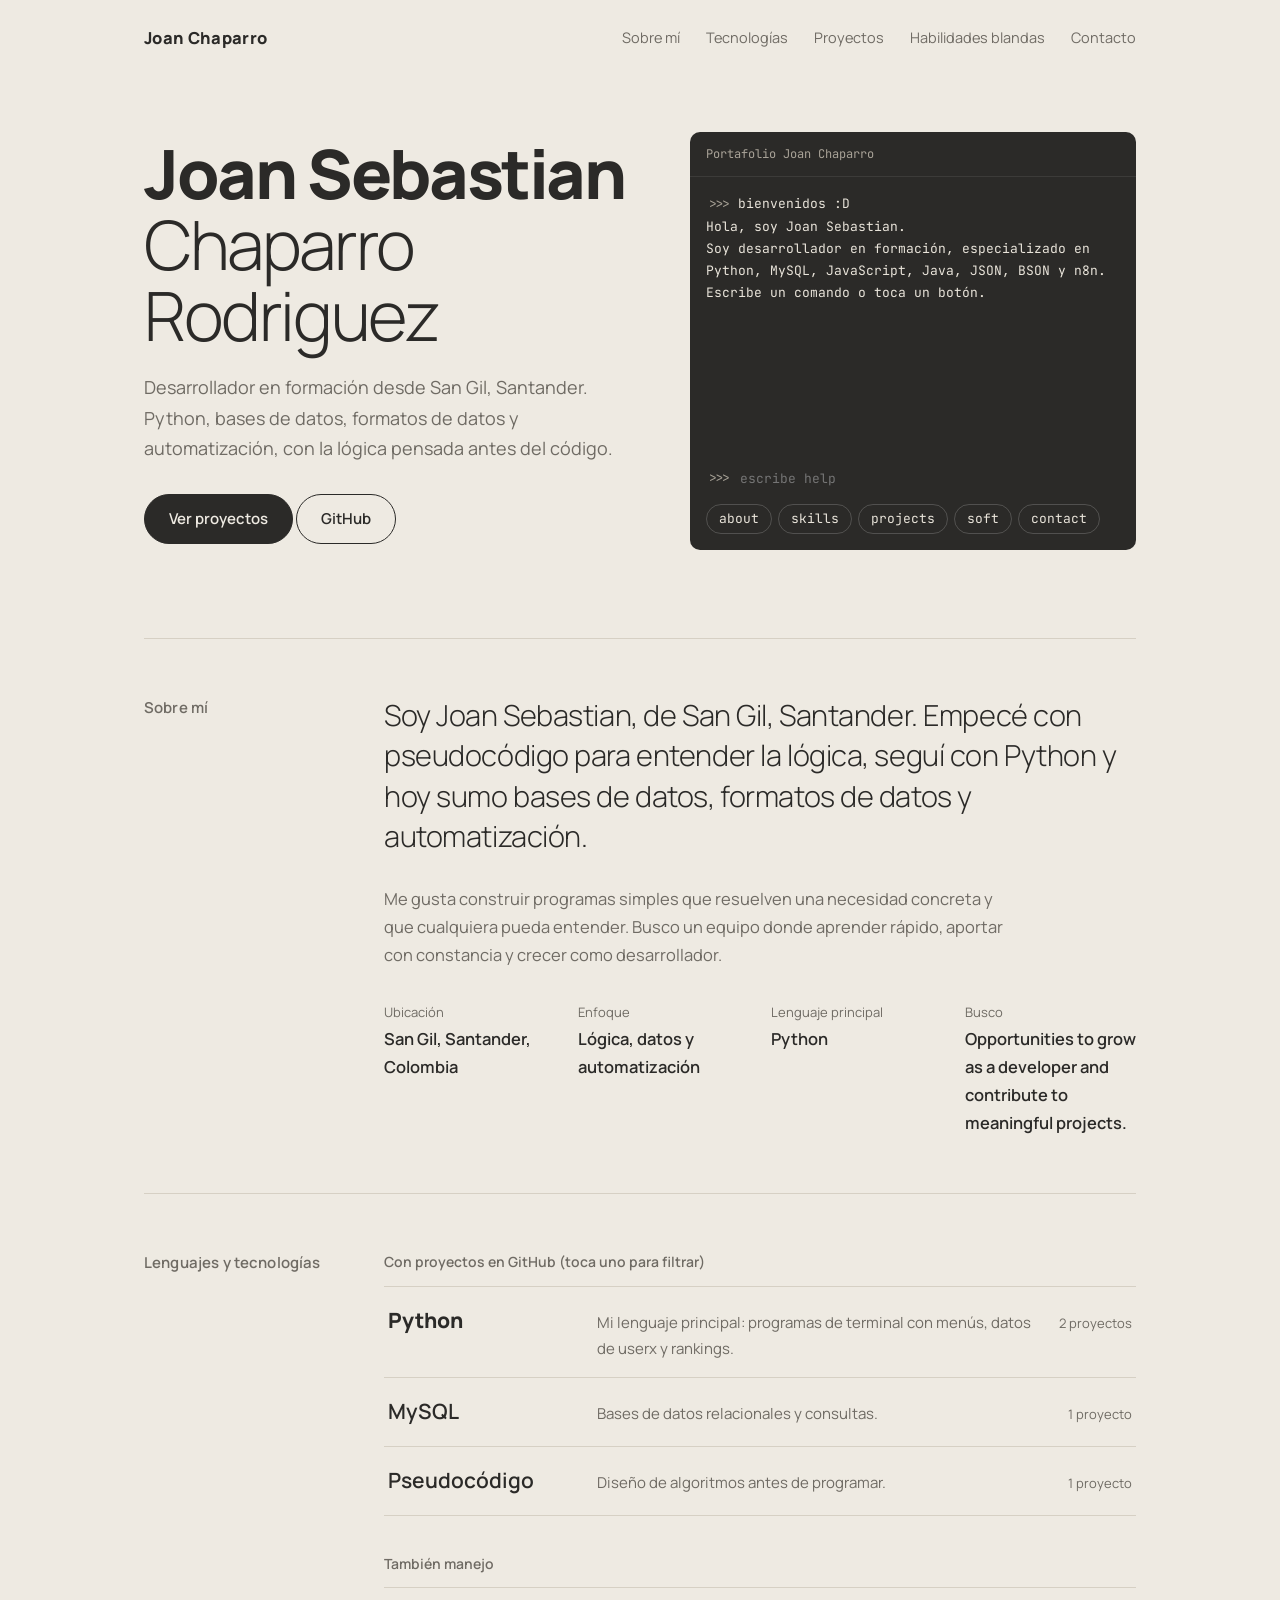
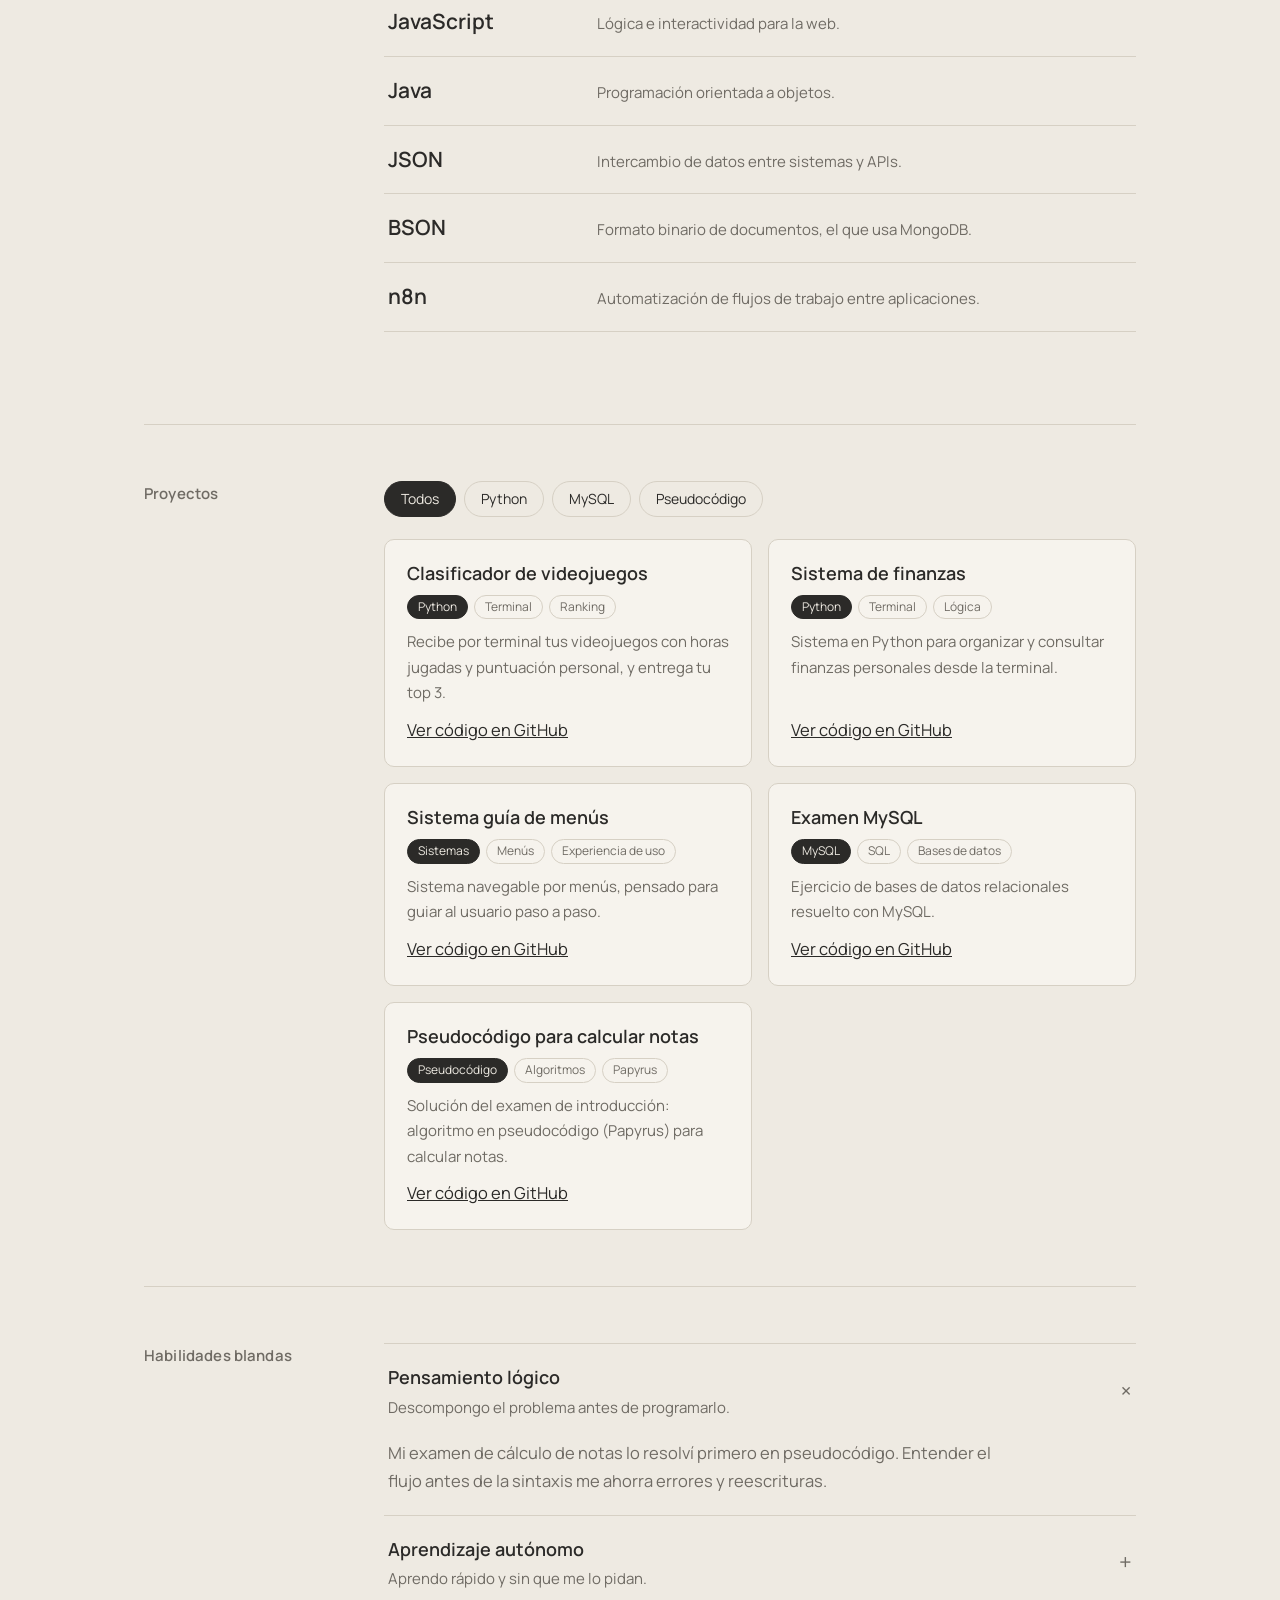
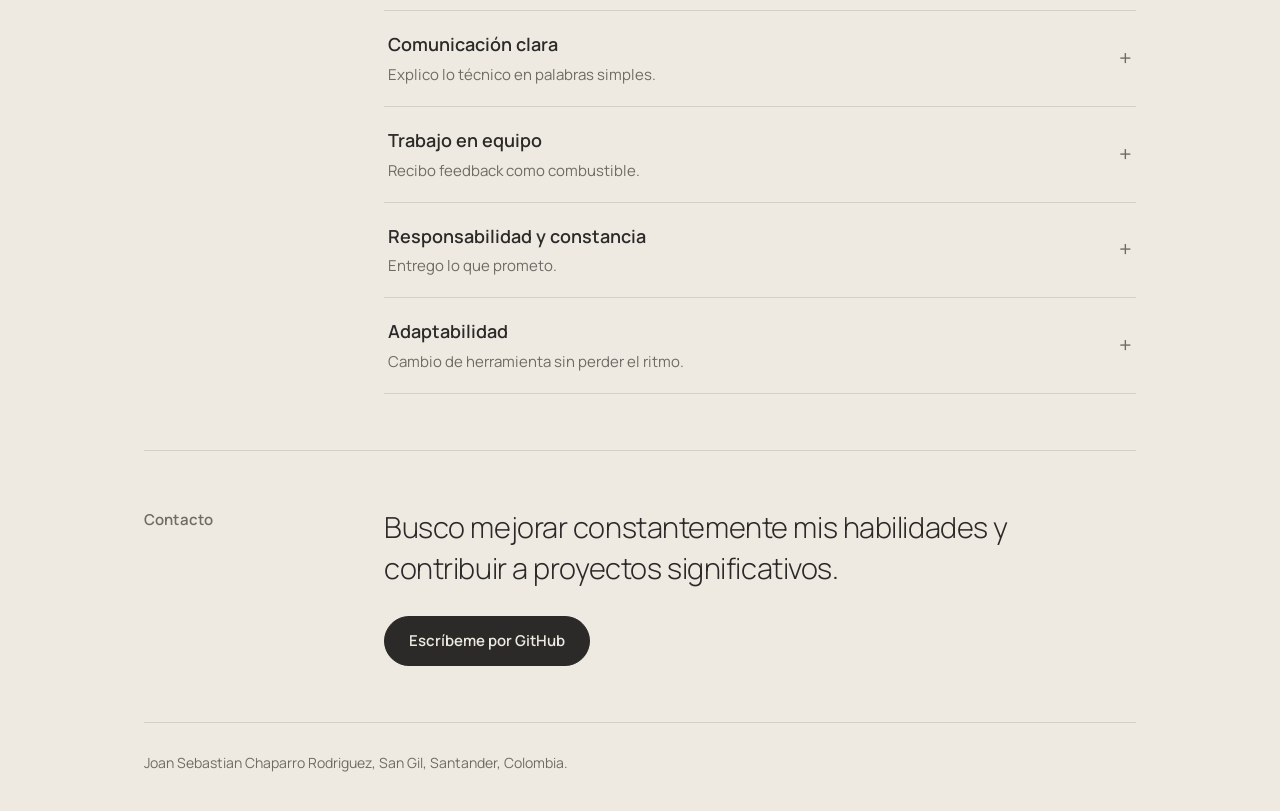
==== Index.html @ 13374cbd "Cambio de nombre a Index" ====
<!doctype html>
<html lang="es">
<head>
<meta charset="utf-8">
<meta name="viewport" content="width=device-width, initial-scale=1, viewport-fit=cover">
<title>Joan Sebastian Chaparro | Portafolio</title>
<link href="https://fonts.googleapis.com/css2?family=Manrope:wght@300;400;600;800&family=JetBrains+Mono:wght@400;600&display=swap" rel="stylesheet">
<style>
/* Paleta: cambia estos valores para moldear todo el diseño */
:root{--bg:#EEEAE2;--card:#F6F3ED;--ink:#2B2A28;--muted:#6F6B64;--line:#D6D0C4;--accent:#2B2A28;--tbg:#2B2A28;--tink:#E9E4DA;--tsoft:#A9A398;
box-sizing:border-box;padding-top:env(safe-area-inset-top,0px);padding-bottom:env(safe-area-inset-bottom,0px)}
@media(prefers-color-scheme:dark){:root:not([data-theme="light"]){--bg:#1D1C1A;--card:#252421;--ink:#ECE8E1;--muted:#A29D94;--line:#37352F;--accent:#ECE8E1;--tbg:#141311}}
:root[data-theme="dark"]{--bg:#1D1C1A;--card:#252421;--ink:#ECE8E1;--muted:#A29D94;--line:#37352F;--accent:#ECE8E1;--tbg:#141311}
html{scroll-behavior:smooth;scroll-padding-top:env(safe-area-inset-top,0px)}
*{box-sizing:border-box}
body{margin:0;background:var(--bg);color:var(--ink);font-family:'Manrope',system-ui,sans-serif;line-height:1.7;font-size:16.5px;font-weight:400}
a{color:var(--ink)}
.w{max-width:1040px;margin:0 auto;padding:0 24px}
nav{display:flex;gap:26px;align-items:center;padding:24px 0;flex-wrap:wrap}
nav b{margin-right:auto;font-weight:800;letter-spacing:.02em}
nav a{text-decoration:none;color:var(--muted);font-size:14.5px}
nav a:hover{color:var(--ink)}
:focus-visible{outline:2px solid var(--ink);outline-offset:3px}
.hero{display:grid;grid-template-columns:1.1fr 1fr;gap:56px;align-items:center;padding:56px 0 88px}
h1{font-size:clamp(38px,5.6vw,68px);line-height:1.04;margin:0 0 22px;font-weight:300;letter-spacing:-.035em}
h1 strong{font-weight:800}
.lead{color:var(--muted);font-size:18px;max-width:29em;margin:0 0 30px}
.btn{display:inline-block;padding:11px 24px;border-radius:99px;font-size:15px;font-weight:600;text-decoration:none;border:1px solid var(--ink);color:var(--ink);transition:background .2s,color .2s}
.btn.p{background:var(--accent);color:var(--bg)}
.btn:hover{background:var(--ink);color:var(--bg)}
.term{background:var(--tbg);color:var(--tink);border-radius:10px;font-family:'JetBrains Mono',ui-monospace,monospace;font-size:13px}
.tb{padding:12px 16px;color:var(--tsoft);font-size:12px;border-bottom:1px solid rgba(255,255,255,.08)}
#out{height:290px;overflow-y:auto;padding:16px;white-space:pre-wrap;word-break:break-word}
#out a{color:var(--tink)}
.pr{color:var(--tsoft)}.dim{color:var(--tsoft)}
.in{display:flex;gap:8px;padding:0 16px 12px}
.in input{flex:1;background:transparent;border:0;color:inherit;font:inherit;outline:0;min-width:0}
.chips{display:flex;flex-wrap:wrap;gap:6px;padding:0 16px 16px}
.chips button{font:inherit;background:transparent;color:var(--tink);border:1px solid rgba(255,255,255,.18);border-radius:99px;padding:3px 12px;cursor:pointer}
.chips button:hover{background:var(--tink);color:var(--tbg)}
section{display:grid;grid-template-columns:200px 1fr;gap:40px;padding:56px 0;border-top:1px solid var(--line)}
h2{font-size:15px;font-weight:600;margin:0;color:var(--muted);letter-spacing:.01em}
.big{font-size:clamp(22px,2.6vw,29px);line-height:1.4;font-weight:300;margin:0 0 28px;letter-spacing:-.015em}
.facts{display:grid;grid-template-columns:repeat(auto-fit,minmax(170px,1fr));gap:22px;margin:0}
.facts dt{font-size:13px;color:var(--muted)}.facts dd{margin:2px 0 0;font-weight:600}
h3.g{font-size:14px;font-weight:600;color:var(--muted);margin:0 0 12px}
.rows{border-top:1px solid var(--line);margin-bottom:36px}
.row{display:flex;justify-content:space-between;gap:20px;align-items:baseline;width:100%;text-align:left;font:inherit;color:inherit;background:none;border:0;border-bottom:1px solid var(--line);padding:16px 4px}
button.row{cursor:pointer;transition:padding .2s,background .2s}
button.row:hover,button.row[aria-pressed=true]{background:var(--card);padding-left:16px}
.row b{font-size:21px;font-weight:600;min-width:9em}
.row.main b{font-weight:800}
.row span{color:var(--muted);font-size:15px;flex:1}
.row em{font-style:normal;font-size:13px;color:var(--muted);white-space:nowrap}
.fl{display:flex;flex-wrap:wrap;gap:8px;margin:0 0 22px}
.fl button{font:inherit;font-size:14px;padding:5px 16px;border-radius:99px;border:1px solid var(--line);background:transparent;color:var(--ink);cursor:pointer}
.fl button[aria-pressed=true]{background:var(--ink);border-color:var(--ink);color:var(--bg)}
.grid{display:grid;grid-template-columns:repeat(auto-fill,minmax(250px,1fr));gap:16px}
.pj{background:var(--card);border:1px solid var(--line);border-radius:10px;padding:22px;display:flex;flex-direction:column;gap:10px}
.pj h3{margin:0;font-size:18px;font-weight:600;line-height:1.3}.pj p{margin:0;color:var(--muted);font-size:15px;flex:1}
.tg{display:flex;flex-wrap:wrap;gap:6px}.tg span{font-size:12px;color:var(--muted);border:1px solid var(--line);padding:1px 10px;border-radius:99px}
.tg .l{background:var(--ink);border-color:var(--ink);color:var(--bg)}
details{border-bottom:1px solid var(--line)}
details:first-of-type{border-top:1px solid var(--line)}
summary{cursor:pointer;padding:18px 4px;list-style:none;display:flex;justify-content:space-between;align-items:center;gap:16px}
summary::-webkit-details-marker{display:none}
summary::after{content:'+';font-size:22px;color:var(--muted);transition:transform .25s}
details[open] summary::after{transform:rotate(45deg)}
.t b{display:block;font-size:18px;font-weight:600}.t i{font-style:normal;color:var(--muted);font-size:15px}
details p{margin:0 0 20px;padding:0 4px;color:var(--muted);max-width:38em}
footer{padding:28px 0 36px;color:var(--muted);font-size:14px;border-top:1px solid var(--line)}
@media(max-width:860px){.hero{grid-template-columns:1fr;gap:40px}section{grid-template-columns:1fr;gap:18px}.row{flex-wrap:wrap;gap:4px}.row b{min-width:0;width:100%}}
@media(prefers-reduced-motion:reduce){*{transition:none!important;scroll-behavior:auto!important}}
</style>
</head>
<body>
<div class="w">
<nav aria-label="Principal"><b>Joan Chaparro</b><a href="#sobre-mi">Sobre mí</a><a href="#lenguajes">Tecnologías</a><a href="#proyectos">Proyectos</a><a href="#blandas">Habilidades blandas</a><a href="#contacto">Contacto</a></nav>

<header class="hero">
<div>
<h1><strong>Joan Sebastian</strong> Chaparro Rodriguez</h1>
<p class="lead">Desarrollador en formación desde San Gil, Santander. Python, bases de datos, formatos de datos y automatización, con la lógica pensada antes del código.</p>
<a class="btn p" href="#proyectos">Ver proyectos</a> <a class="btn" href="https://github.com/sebaschaparrorodriguez-ux" target="_blank" rel="noopener">GitHub</a>
</div>
<div class="term" role="region" aria-label="Terminal interactiva">
<div class="tb">Portafolio Joan Chaparro</div>
<div id="out" aria-live="polite"></div>
<label class="in"><span class="pr">&gt;&gt;&gt;</span><input id="cmd" autocomplete="off" spellcheck="false" placeholder="escribe help" aria-label="Comando"></label>
<div class="chips" id="chips"></div>
</div>
</header>

<section id="sobre-mi">
<h2>Sobre mí</h2>
<div>
<p class="big">Soy Joan Sebastian, de San Gil, Santander. Empecé con pseudocódigo para entender la lógica, seguí con Python y hoy sumo bases de datos, formatos de datos y automatización.</p>
<p style="color:var(--muted);max-width:38em;margin:0 0 32px">Me gusta construir programas simples que resuelven una necesidad concreta y que cualquiera pueda entender. Busco un equipo donde aprender rápido, aportar con constancia y crecer como desarrollador.</p>
<dl class="facts">
<div><dt>Ubicación</dt><dd>San Gil, Santander, Colombia</dd></div>
<div><dt>Enfoque</dt><dd>Lógica, datos y automatización</dd></div>
<div><dt>Lenguaje principal</dt><dd>Python</dd></div>
<div><dt>Busco</dt><dd>Opportunities to grow as a developer and contribute to meaningful projects.</dd></div>
</dl>
</div>
</section>

<section id="lenguajes">
<h2>Lenguajes y tecnologías</h2>
<div>
<h3 class="g">Con proyectos en GitHub (toca uno para filtrar)</h3>
<div class="rows" id="lp">
<button class="row main" data-l="Python" aria-pressed="false"><b>Python</b><span>Mi lenguaje principal: programas de terminal con menús, datos de userx y rankings.</span><em>2 proyectos</em></button>
<button class="row" data-l="MySQL" aria-pressed="false"><b>MySQL</b><span>Bases de datos relacionales y consultas.</span><em>1 proyecto</em></button>
<button class="row" data-l="Pseudocódigo" aria-pressed="false"><b>Pseudocódigo</b><span>Diseño de algoritmos antes de programar.</span><em>1 proyecto</em></button>
</div>
<h3 class="g">También manejo</h3>
<div class="rows">
<div class="row"><b>JavaScript</b><span>Lógica e interactividad para la web.</span></div>
<div class="row"><b>Java</b><span>Programación orientada a objetos.</span></div>
<div class="row"><b>JSON</b><span>Intercambio de datos entre sistemas y APIs.</span></div>
<div class="row"><b>BSON</b><span>Formato binario de documentos, el que usa MongoDB.</span></div>
<div class="row"><b>n8n</b><span>Automatización de flujos de trabajo entre aplicaciones.</span></div>
</div>
</div>
</section>

<section id="proyectos">
<h2>Proyectos</h2>
<div>
<div class="fl" id="fl" role="group" aria-label="Filtrar por lenguaje"></div>
<div class="grid" id="grid"></div>
</div>
</section>

<section id="blandas">
<h2>Habilidades blandas</h2>
<div>
<details open><summary><span class="t"><b>Pensamiento lógico</b><i>Descompongo el problema antes de programarlo.</i></span></summary><p>Mi examen de cálculo de notas lo resolví primero en pseudocódigo. Entender el flujo antes de la sintaxis me ahorra errores y reescrituras.</p></details>
<details><summary><span class="t"><b>Aprendizaje autónomo</b><i>Aprendo rápido y sin que me lo pidan.</i></span></summary><p>Pasé de pseudocódigo a Python, bases de datos, formatos de datos y automatización, y cada tema lo practico con algo real.</p></details>
<details><summary><span class="t"><b>Comunicación clara</b><i>Explico lo técnico en palabras simples.</i></span></summary><p>Busco que cada programa se explique solo: menús ordenados y mensajes que guían a quien lo usa, aunque no sepa programar.</p></details>
<details><summary><span class="t"><b>Trabajo en equipo</b><i>Recibo feedback como combustible.</i></span></summary><p>Prefiero revisar código con otra persona: dos miradas encuentran errores que una sola no ve, y de cada revisión me llevo algo nuevo.</p></details>
<details><summary><span class="t"><b>Responsabilidad y constancia</b><i>Entrego lo que prometo.</i></span></summary><p>Llevo cada proyecto hasta que corre de principio a fin y lo subo a GitHub para que cualquiera pueda comprobarlo.</p></details>
<details><summary><span class="t"><b>Adaptabilidad</b><i>Cambio de herramienta sin perder el ritmo.</i></span></summary><p>Python, SQL, JavaScript, Java o n8n: la lógica es la misma y solo cambia la herramienta. Eso me permite incorporar tecnologías nuevas con rapidez.</p></details>
</div>
</section>

<section id="contacto">
<h2>Contacto</h2>
<div>
<p class="big">Busco mejorar constantemente mis habilidades y contribuir a proyectos significativos.</p>
<a class="btn p" href="https://github.com/sebaschaparrorodriguez-ux" target="_blank" rel="noopener">Escríbeme por GitHub</a>
</div>
</section>
<footer>Joan Sebastian Chaparro Rodriguez, San Gil, Santander, Colombia.</footer>
</div>

<script>
const G='https://github.com/sebaschaparrorodriguez-ux/';
/* Para agregar un proyecto, copia una línea y cambia los datos */
const P=[
{n:'Clasificador de videojuegos',l:'Python',r:'Clasificador-de-videojuegos',d:'Recibe por terminal tus videojuegos con horas jugadas y puntuación personal, y entrega tu top 3.',t:['Terminal','Ranking']},
{n:'Sistema de finanzas',l:'Python',r:'Sistema-de-Finanzas',d:'Sistema en Python para organizar y consultar finanzas personales desde la terminal.',t:['Terminal','Lógica']},
{n:'Sistema guía de menús',l:'Sistemas',r:'SistemaGuiaDeMenus',d:'Sistema navegable por menús, pensado para guiar al usuario paso a paso.',t:['Menús','Experiencia de uso']},
{n:'Examen MySQL',l:'MySQL',r:'Examen-MySql',d:'Ejercicio de bases de datos relacionales resuelto con MySQL.',t:['SQL','Bases de datos']},
{n:'Pseudocódigo para calcular notas',l:'Pseudocódigo',r:'Examen-Introduccion-Joan-Sebastian-Chaparro-Rodriguez',d:'Solución del examen de introducción: algoritmo en pseudocódigo (Papyrus) para calcular notas.',t:['Algoritmos','Papyrus']}
];
let f='Todos';
const esc=s=>s.replace(/[&<>]/g,c=>({'&':'&amp;','<':'&lt;','>':'&gt;'}[c]));
function draw(){
 document.getElementById('fl').innerHTML=['Todos','Python','MySQL','Pseudocódigo'].map(x=>`<button aria-pressed="${x===f}" data-f="${x}">${x}</button>`).join('');
 document.getElementById('grid').innerHTML=P.filter(p=>f==='Todos'||p.l===f).map(p=>`<article class="pj"><h3>${p.n}</h3><div class="tg"><span class="l">${p.l}</span>${p.t.map(t=>`<span>${t}</span>`).join('')}</div><p>${p.d}</p><a href="${G}${p.r}" target="_blank" rel="noopener">Ver código en GitHub</a></article>`).join('');
 document.querySelectorAll('#lp .row').forEach(b=>b.setAttribute('aria-pressed',b.dataset.l===f));
}
document.getElementById('fl').onclick=e=>{const b=e.target.closest('button');if(b){f=b.dataset.f;draw()}};
document.getElementById('lp').onclick=e=>{const b=e.target.closest('.row');if(b){f=b.dataset.l;draw();document.getElementById('proyectos').scrollIntoView()}};
draw();

/* Terminal */
const out=document.getElementById('out'),inp=document.getElementById('cmd');
const reduce=matchMedia('(prefers-reduced-motion:reduce)').matches;
const sleep=ms=>new Promise(r=>setTimeout(r,reduce?0:ms));
function pr(h,c){const d=document.createElement('div');d.className=c||'';d.innerHTML=h;out.appendChild(d);out.scrollTop=out.scrollHeight}
const C={
help:()=>'Comandos:\n  about     quién soy\n  skills    lenguajes y tecnologías\n  projects  mis repositorios\n  soft      habilidades blandas\n  contact   cómo encontrarme\n  clear     limpiar pantalla',
about:()=>'Joan Sebastian Chaparro Rodriguez\nDesarrollador en formación, San Gil, Santander.\nMe gusta que el código sea claro y que el programa se explique solo.',
skills:()=>'Python (principal), MySQL, Pseudocódigo\nJavaScript, Java, JSON, BSON, n8n',
projects:()=>P.map(p=>`<a href="${G}${p.r}" target="_blank" rel="noopener">${p.n}</a> <span class="dim">(${p.l})</span>`).join('\n'),
soft:()=>'Pensamiento lógico, aprendizaje autónomo, comunicación clara,\ntrabajo en equipo, responsabilidad y adaptabilidad.',
contact:()=>`GitHub: <a href="${G.slice(0,-1)}" target="_blank" rel="noopener">sebaschaparrorodriguez-ux</a>`
};
function run(raw){
 const c=raw.trim().toLowerCase();if(!c)return;
 pr('<span class="pr">&gt;&gt;&gt;</span> '+esc(raw));
 if(c==='clear'){out.innerHTML='';return}
 pr(C[c]?C[c]():`Comando no reconocido: ${esc(c)}. Escribe help para ver la lista.`);
}
inp.addEventListener('keydown',e=>{if(e.key==='Enter'){run(inp.value);inp.value=''}});
document.getElementById('chips').innerHTML=['about','skills','projects','soft','contact'].map(x=>`<button>${x}</button>`).join('');
document.getElementById('chips').onclick=e=>{const b=e.target.closest('button');if(b)run(b.textContent)};
(async()=>{
 const d=document.createElement('div');d.innerHTML='<span class="pr">&gt;&gt;&gt;</span> <span id="ty"></span>';out.appendChild(d);
 const ty=d.querySelector('#ty');
 for(const ch of 'bienvenidos :D'){ty.textContent+=ch;await sleep(55)}
 await sleep(250);
 for(const l of ['Hola, soy Joan Sebastian.','Soy desarrollador en formación, especializado en Python, MySQL, JavaScript, Java, JSON, BSON y n8n.','Escribe un comando o toca un botón.']){pr(l);await sleep(350)}
})();
</script>
</body>
</html>
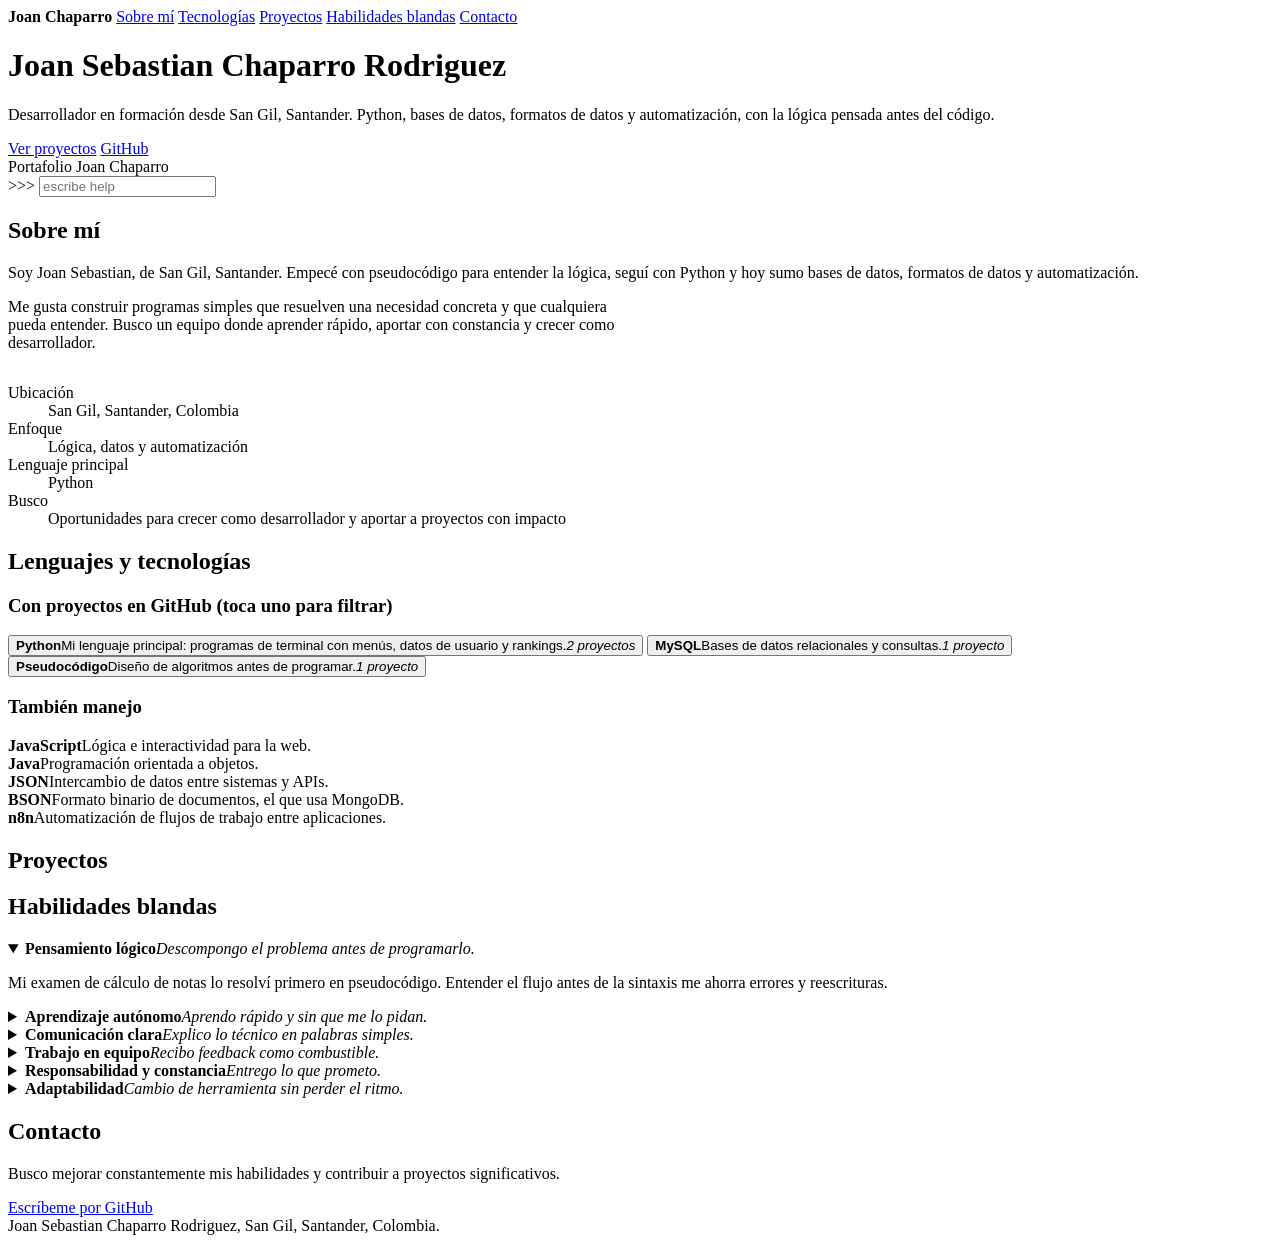
==== commit ad0e5783: "Reorganizar y optimizar el código HTML del portafolio, mejorando la estructura y la legibilidad." ====
--- a/Index.html
+++ b/Index.html
@@ -4,207 +4,147 @@
 <meta charset="utf-8">
 <meta name="viewport" content="width=device-width, initial-scale=1, viewport-fit=cover">
 <title>Joan Sebastian Chaparro | Portafolio</title>
+
+<!-- Tipografías -->
 <link href="https://fonts.googleapis.com/css2?family=Manrope:wght@300;400;600;800&family=JetBrains+Mono:wght@400;600&display=swap" rel="stylesheet">
-<style>
-/* Paleta: cambia estos valores para moldear todo el diseño */
-:root{--bg:#EEEAE2;--card:#F6F3ED;--ink:#2B2A28;--muted:#6F6B64;--line:#D6D0C4;--accent:#2B2A28;--tbg:#2B2A28;--tink:#E9E4DA;--tsoft:#A9A398;
-box-sizing:border-box;padding-top:env(safe-area-inset-top,0px);padding-bottom:env(safe-area-inset-bottom,0px)}
-@media(prefers-color-scheme:dark){:root:not([data-theme="light"]){--bg:#1D1C1A;--card:#252421;--ink:#ECE8E1;--muted:#A29D94;--line:#37352F;--accent:#ECE8E1;--tbg:#141311}}
-:root[data-theme="dark"]{--bg:#1D1C1A;--card:#252421;--ink:#ECE8E1;--muted:#A29D94;--line:#37352F;--accent:#ECE8E1;--tbg:#141311}
-html{scroll-behavior:smooth;scroll-padding-top:env(safe-area-inset-top,0px)}
-*{box-sizing:border-box}
-body{margin:0;background:var(--bg);color:var(--ink);font-family:'Manrope',system-ui,sans-serif;line-height:1.7;font-size:16.5px;font-weight:400}
-a{color:var(--ink)}
-.w{max-width:1040px;margin:0 auto;padding:0 24px}
-nav{display:flex;gap:26px;align-items:center;padding:24px 0;flex-wrap:wrap}
-nav b{margin-right:auto;font-weight:800;letter-spacing:.02em}
-nav a{text-decoration:none;color:var(--muted);font-size:14.5px}
-nav a:hover{color:var(--ink)}
-:focus-visible{outline:2px solid var(--ink);outline-offset:3px}
-.hero{display:grid;grid-template-columns:1.1fr 1fr;gap:56px;align-items:center;padding:56px 0 88px}
-h1{font-size:clamp(38px,5.6vw,68px);line-height:1.04;margin:0 0 22px;font-weight:300;letter-spacing:-.035em}
-h1 strong{font-weight:800}
-.lead{color:var(--muted);font-size:18px;max-width:29em;margin:0 0 30px}
-.btn{display:inline-block;padding:11px 24px;border-radius:99px;font-size:15px;font-weight:600;text-decoration:none;border:1px solid var(--ink);color:var(--ink);transition:background .2s,color .2s}
-.btn.p{background:var(--accent);color:var(--bg)}
-.btn:hover{background:var(--ink);color:var(--bg)}
-.term{background:var(--tbg);color:var(--tink);border-radius:10px;font-family:'JetBrains Mono',ui-monospace,monospace;font-size:13px}
-.tb{padding:12px 16px;color:var(--tsoft);font-size:12px;border-bottom:1px solid rgba(255,255,255,.08)}
-#out{height:290px;overflow-y:auto;padding:16px;white-space:pre-wrap;word-break:break-word}
-#out a{color:var(--tink)}
-.pr{color:var(--tsoft)}.dim{color:var(--tsoft)}
-.in{display:flex;gap:8px;padding:0 16px 12px}
-.in input{flex:1;background:transparent;border:0;color:inherit;font:inherit;outline:0;min-width:0}
-.chips{display:flex;flex-wrap:wrap;gap:6px;padding:0 16px 16px}
-.chips button{font:inherit;background:transparent;color:var(--tink);border:1px solid rgba(255,255,255,.18);border-radius:99px;padding:3px 12px;cursor:pointer}
-.chips button:hover{background:var(--tink);color:var(--tbg)}
-section{display:grid;grid-template-columns:200px 1fr;gap:40px;padding:56px 0;border-top:1px solid var(--line)}
-h2{font-size:15px;font-weight:600;margin:0;color:var(--muted);letter-spacing:.01em}
-.big{font-size:clamp(22px,2.6vw,29px);line-height:1.4;font-weight:300;margin:0 0 28px;letter-spacing:-.015em}
-.facts{display:grid;grid-template-columns:repeat(auto-fit,minmax(170px,1fr));gap:22px;margin:0}
-.facts dt{font-size:13px;color:var(--muted)}.facts dd{margin:2px 0 0;font-weight:600}
-h3.g{font-size:14px;font-weight:600;color:var(--muted);margin:0 0 12px}
-.rows{border-top:1px solid var(--line);margin-bottom:36px}
-.row{display:flex;justify-content:space-between;gap:20px;align-items:baseline;width:100%;text-align:left;font:inherit;color:inherit;background:none;border:0;border-bottom:1px solid var(--line);padding:16px 4px}
-button.row{cursor:pointer;transition:padding .2s,background .2s}
-button.row:hover,button.row[aria-pressed=true]{background:var(--card);padding-left:16px}
-.row b{font-size:21px;font-weight:600;min-width:9em}
-.row.main b{font-weight:800}
-.row span{color:var(--muted);font-size:15px;flex:1}
-.row em{font-style:normal;font-size:13px;color:var(--muted);white-space:nowrap}
-.fl{display:flex;flex-wrap:wrap;gap:8px;margin:0 0 22px}
-.fl button{font:inherit;font-size:14px;padding:5px 16px;border-radius:99px;border:1px solid var(--line);background:transparent;color:var(--ink);cursor:pointer}
-.fl button[aria-pressed=true]{background:var(--ink);border-color:var(--ink);color:var(--bg)}
-.grid{display:grid;grid-template-columns:repeat(auto-fill,minmax(250px,1fr));gap:16px}
-.pj{background:var(--card);border:1px solid var(--line);border-radius:10px;padding:22px;display:flex;flex-direction:column;gap:10px}
-.pj h3{margin:0;font-size:18px;font-weight:600;line-height:1.3}.pj p{margin:0;color:var(--muted);font-size:15px;flex:1}
-.tg{display:flex;flex-wrap:wrap;gap:6px}.tg span{font-size:12px;color:var(--muted);border:1px solid var(--line);padding:1px 10px;border-radius:99px}
-.tg .l{background:var(--ink);border-color:var(--ink);color:var(--bg)}
-details{border-bottom:1px solid var(--line)}
-details:first-of-type{border-top:1px solid var(--line)}
-summary{cursor:pointer;padding:18px 4px;list-style:none;display:flex;justify-content:space-between;align-items:center;gap:16px}
-summary::-webkit-details-marker{display:none}
-summary::after{content:'+';font-size:22px;color:var(--muted);transition:transform .25s}
-details[open] summary::after{transform:rotate(45deg)}
-.t b{display:block;font-size:18px;font-weight:600}.t i{font-style:normal;color:var(--muted);font-size:15px}
-details p{margin:0 0 20px;padding:0 4px;color:var(--muted);max-width:38em}
-footer{padding:28px 0 36px;color:var(--muted);font-size:14px;border-top:1px solid var(--line)}
-@media(max-width:860px){.hero{grid-template-columns:1fr;gap:40px}section{grid-template-columns:1fr;gap:18px}.row{flex-wrap:wrap;gap:4px}.row b{min-width:0;width:100%}}
-@media(prefers-reduced-motion:reduce){*{transition:none!important;scroll-behavior:auto!important}}
-</style>
+
+<!-- Estilos -->
+<link rel="stylesheet" href="css/styles.css">
 </head>
 <body>
 <div class="w">
-<nav aria-label="Principal"><b>Joan Chaparro</b><a href="#sobre-mi">Sobre mí</a><a href="#lenguajes">Tecnologías</a><a href="#proyectos">Proyectos</a><a href="#blandas">Habilidades blandas</a><a href="#contacto">Contacto</a></nav>
 
-<header class="hero">
-<div>
-<h1><strong>Joan Sebastian</strong> Chaparro Rodriguez</h1>
-<p class="lead">Desarrollador en formación desde San Gil, Santander. Python, bases de datos, formatos de datos y automatización, con la lógica pensada antes del código.</p>
-<a class="btn p" href="#proyectos">Ver proyectos</a> <a class="btn" href="https://github.com/sebaschaparrorodriguez-ux" target="_blank" rel="noopener">GitHub</a>
-</div>
-<div class="term" role="region" aria-label="Terminal interactiva">
-<div class="tb">Portafolio Joan Chaparro</div>
-<div id="out" aria-live="polite"></div>
-<label class="in"><span class="pr">&gt;&gt;&gt;</span><input id="cmd" autocomplete="off" spellcheck="false" placeholder="escribe help" aria-label="Comando"></label>
-<div class="chips" id="chips"></div>
-</div>
-</header>
+  <!-- ============ NAVEGACIÓN ============ -->
+  <nav aria-label="Principal">
+    <b>Joan Chaparro</b>
+    <a href="#sobre-mi">Sobre mí</a>
+    <a href="#lenguajes">Tecnologías</a>
+    <a href="#proyectos">Proyectos</a>
+    <a href="#blandas">Habilidades blandas</a>
+    <a href="#contacto">Contacto</a>
+  </nav>
 
-<section id="sobre-mi">
-<h2>Sobre mí</h2>
-<div>
-<p class="big">Soy Joan Sebastian, de San Gil, Santander. Empecé con pseudocódigo para entender la lógica, seguí con Python y hoy sumo bases de datos, formatos de datos y automatización.</p>
-<p style="color:var(--muted);max-width:38em;margin:0 0 32px">Me gusta construir programas simples que resuelven una necesidad concreta y que cualquiera pueda entender. Busco un equipo donde aprender rápido, aportar con constancia y crecer como desarrollador.</p>
-<dl class="facts">
-<div><dt>Ubicación</dt><dd>San Gil, Santander, Colombia</dd></div>
-<div><dt>Enfoque</dt><dd>Lógica, datos y automatización</dd></div>
-<div><dt>Lenguaje principal</dt><dd>Python</dd></div>
-<div><dt>Busco</dt><dd>Opportunities to grow as a developer and contribute to meaningful projects.</dd></div>
-</dl>
-</div>
-</section>
+  <!-- ============ PORTADA ============ -->
+  <header class="hero">
+    <div>
+      <h1><strong>Joan Sebastian</strong> Chaparro Rodriguez</h1>
+      <p class="lead">Desarrollador en formación desde San Gil, Santander. Python, bases de datos, formatos de datos y automatización, con la lógica pensada antes del código.</p>
+      <a class="btn p" href="#proyectos">Ver proyectos</a>
+      <a class="btn" href="https://github.com/sebaschaparrorodriguez-ux" target="_blank" rel="noopener">GitHub</a>
+    </div>
 
-<section id="lenguajes">
-<h2>Lenguajes y tecnologías</h2>
-<div>
-<h3 class="g">Con proyectos en GitHub (toca uno para filtrar)</h3>
-<div class="rows" id="lp">
-<button class="row main" data-l="Python" aria-pressed="false"><b>Python</b><span>Mi lenguaje principal: programas de terminal con menús, datos de userx y rankings.</span><em>2 proyectos</em></button>
-<button class="row" data-l="MySQL" aria-pressed="false"><b>MySQL</b><span>Bases de datos relacionales y consultas.</span><em>1 proyecto</em></button>
-<button class="row" data-l="Pseudocódigo" aria-pressed="false"><b>Pseudocódigo</b><span>Diseño de algoritmos antes de programar.</span><em>1 proyecto</em></button>
-</div>
-<h3 class="g">También manejo</h3>
-<div class="rows">
-<div class="row"><b>JavaScript</b><span>Lógica e interactividad para la web.</span></div>
-<div class="row"><b>Java</b><span>Programación orientada a objetos.</span></div>
-<div class="row"><b>JSON</b><span>Intercambio de datos entre sistemas y APIs.</span></div>
-<div class="row"><b>BSON</b><span>Formato binario de documentos, el que usa MongoDB.</span></div>
-<div class="row"><b>n8n</b><span>Automatización de flujos de trabajo entre aplicaciones.</span></div>
-</div>
-</div>
-</section>
+    <!-- Terminal interactiva: su lógica vive en js/terminal.js -->
+    <div class="term" role="region" aria-label="Terminal interactiva">
+      <div class="tb">Portafolio Joan Chaparro</div>
+      <div id="out" aria-live="polite"></div>
+      <label class="in">
+        <span class="pr">&gt;&gt;&gt;</span>
+        <input id="cmd" autocomplete="off" spellcheck="false" placeholder="escribe help" aria-label="Comando">
+      </label>
+      <div class="chips" id="chips"></div>
+    </div>
+  </header>
 
-<section id="proyectos">
-<h2>Proyectos</h2>
-<div>
-<div class="fl" id="fl" role="group" aria-label="Filtrar por lenguaje"></div>
-<div class="grid" id="grid"></div>
-</div>
-</section>
+  <!-- ============ SOBRE MÍ ============ -->
+  <section id="sobre-mi">
+    <h2>Sobre mí</h2>
+    <div>
+      <p class="big">Soy Joan Sebastian, de San Gil, Santander. Empecé con pseudocódigo para entender la lógica, seguí con Python y hoy sumo bases de datos, formatos de datos y automatización.</p>
+      <p style="color:var(--muted);max-width:38em;margin:0 0 32px">Me gusta construir programas simples que resuelven una necesidad concreta y que cualquiera pueda entender. Busco un equipo donde aprender rápido, aportar con constancia y crecer como desarrollador.</p>
+      <dl class="facts">
+        <div><dt>Ubicación</dt><dd>San Gil, Santander, Colombia</dd></div>
+        <div><dt>Enfoque</dt><dd>Lógica, datos y automatización</dd></div>
+        <div><dt>Lenguaje principal</dt><dd>Python</dd></div>
+        <div><dt>Busco</dt><dd>Oportunidades para crecer como desarrollador y aportar a proyectos con impacto</dd></div>
+      </dl>
+    </div>
+  </section>
 
-<section id="blandas">
-<h2>Habilidades blandas</h2>
-<div>
-<details open><summary><span class="t"><b>Pensamiento lógico</b><i>Descompongo el problema antes de programarlo.</i></span></summary><p>Mi examen de cálculo de notas lo resolví primero en pseudocódigo. Entender el flujo antes de la sintaxis me ahorra errores y reescrituras.</p></details>
-<details><summary><span class="t"><b>Aprendizaje autónomo</b><i>Aprendo rápido y sin que me lo pidan.</i></span></summary><p>Pasé de pseudocódigo a Python, bases de datos, formatos de datos y automatización, y cada tema lo practico con algo real.</p></details>
-<details><summary><span class="t"><b>Comunicación clara</b><i>Explico lo técnico en palabras simples.</i></span></summary><p>Busco que cada programa se explique solo: menús ordenados y mensajes que guían a quien lo usa, aunque no sepa programar.</p></details>
-<details><summary><span class="t"><b>Trabajo en equipo</b><i>Recibo feedback como combustible.</i></span></summary><p>Prefiero revisar código con otra persona: dos miradas encuentran errores que una sola no ve, y de cada revisión me llevo algo nuevo.</p></details>
-<details><summary><span class="t"><b>Responsabilidad y constancia</b><i>Entrego lo que prometo.</i></span></summary><p>Llevo cada proyecto hasta que corre de principio a fin y lo subo a GitHub para que cualquiera pueda comprobarlo.</p></details>
-<details><summary><span class="t"><b>Adaptabilidad</b><i>Cambio de herramienta sin perder el ritmo.</i></span></summary><p>Python, SQL, JavaScript, Java o n8n: la lógica es la misma y solo cambia la herramienta. Eso me permite incorporar tecnologías nuevas con rapidez.</p></details>
-</div>
-</section>
+  <!-- ============ LENGUAJES Y TECNOLOGÍAS ============ -->
+  <section id="lenguajes">
+    <h2>Lenguajes y tecnologías</h2>
+    <div>
+      <h3 class="g">Con proyectos en GitHub (toca uno para filtrar)</h3>
+      <!-- Estos tres botones se marcan como activos desde js/app.js -->
+      <div class="rows" id="lp">
+        <button class="row main" data-l="Python" aria-pressed="false">
+          <b>Python</b><span>Mi lenguaje principal: programas de terminal con menús, datos de usuario y rankings.</span><em>2 proyectos</em>
+        </button>
+        <button class="row" data-l="MySQL" aria-pressed="false">
+          <b>MySQL</b><span>Bases de datos relacionales y consultas.</span><em>1 proyecto</em>
+        </button>
+        <button class="row" data-l="Pseudocódigo" aria-pressed="false">
+          <b>Pseudocódigo</b><span>Diseño de algoritmos antes de programar.</span><em>1 proyecto</em>
+        </button>
+      </div>
 
-<section id="contacto">
-<h2>Contacto</h2>
-<div>
-<p class="big">Busco mejorar constantemente mis habilidades y contribuir a proyectos significativos.</p>
-<a class="btn p" href="https://github.com/sebaschaparrorodriguez-ux" target="_blank" rel="noopener">Escríbeme por GitHub</a>
-</div>
-</section>
-<footer>Joan Sebastian Chaparro Rodriguez, San Gil, Santander, Colombia.</footer>
+      <h3 class="g">También manejo</h3>
+      <div class="rows">
+        <div class="row"><b>JavaScript</b><span>Lógica e interactividad para la web.</span></div>
+        <div class="row"><b>Java</b><span>Programación orientada a objetos.</span></div>
+        <div class="row"><b>JSON</b><span>Intercambio de datos entre sistemas y APIs.</span></div>
+        <div class="row"><b>BSON</b><span>Formato binario de documentos, el que usa MongoDB.</span></div>
+        <div class="row"><b>n8n</b><span>Automatización de flujos de trabajo entre aplicaciones.</span></div>
+      </div>
+    </div>
+  </section>
+
+  <!-- ============ PROYECTOS ============ -->
+  <!-- El contenido de .fl y .grid se genera desde js/app.js usando js/data.js -->
+  <section id="proyectos">
+    <h2>Proyectos</h2>
+    <div>
+      <div class="fl" id="fl" role="group" aria-label="Filtrar por lenguaje"></div>
+      <div class="grid" id="grid"></div>
+    </div>
+  </section>
+
+  <!-- ============ HABILIDADES BLANDAS ============ -->
+  <section id="blandas">
+    <h2>Habilidades blandas</h2>
+    <div>
+      <details open>
+        <summary><span class="t"><b>Pensamiento lógico</b><i>Descompongo el problema antes de programarlo.</i></span></summary>
+        <p>Mi examen de cálculo de notas lo resolví primero en pseudocódigo. Entender el flujo antes de la sintaxis me ahorra errores y reescrituras.</p>
+      </details>
+      <details>
+        <summary><span class="t"><b>Aprendizaje autónomo</b><i>Aprendo rápido y sin que me lo pidan.</i></span></summary>
+        <p>Pasé de pseudocódigo a Python, bases de datos, formatos de datos y automatización, y cada tema lo practico con algo real.</p>
+      </details>
+      <details>
+        <summary><span class="t"><b>Comunicación clara</b><i>Explico lo técnico en palabras simples.</i></span></summary>
+        <p>Busco que cada programa se explique solo: menús ordenados y mensajes que guían a quien lo usa, aunque no sepa programar.</p>
+      </details>
+      <details>
+        <summary><span class="t"><b>Trabajo en equipo</b><i>Recibo feedback como combustible.</i></span></summary>
+        <p>Prefiero revisar código con otra persona: dos miradas encuentran errores que una sola no ve, y de cada revisión me llevo algo nuevo.</p>
+      </details>
+      <details>
+        <summary><span class="t"><b>Responsabilidad y constancia</b><i>Entrego lo que prometo.</i></span></summary>
+        <p>Llevo cada proyecto hasta que corre de principio a fin y lo subo a GitHub para que cualquiera pueda comprobarlo.</p>
+      </details>
+      <details>
+        <summary><span class="t"><b>Adaptabilidad</b><i>Cambio de herramienta sin perder el ritmo.</i></span></summary>
+        <p>Python, SQL, JavaScript, Java o n8n: la lógica es la misma y solo cambia la herramienta. Eso me permite incorporar tecnologías nuevas con rapidez.</p>
+      </details>
+    </div>
+  </section>
+
+  <!-- ============ CONTACTO ============ -->
+  <section id="contacto">
+    <h2>Contacto</h2>
+    <div>
+      <p class="big">Busco mejorar constantemente mis habilidades y contribuir a proyectos significativos.</p>
+      <a class="btn p" href="https://github.com/sebaschaparrorodriguez-ux" target="_blank" rel="noopener">Escríbeme por GitHub</a>
+    </div>
+  </section>
+
+  <footer>Joan Sebastian Chaparro Rodriguez, San Gil, Santander, Colombia.</footer>
 </div>
 
-<script>
-const G='https://github.com/sebaschaparrorodriguez-ux/';
-/* Para agregar un proyecto, copia una línea y cambia los datos */
-const P=[
-{n:'Clasificador de videojuegos',l:'Python',r:'Clasificador-de-videojuegos',d:'Recibe por terminal tus videojuegos con horas jugadas y puntuación personal, y entrega tu top 3.',t:['Terminal','Ranking']},
-{n:'Sistema de finanzas',l:'Python',r:'Sistema-de-Finanzas',d:'Sistema en Python para organizar y consultar finanzas personales desde la terminal.',t:['Terminal','Lógica']},
-{n:'Sistema guía de menús',l:'Sistemas',r:'SistemaGuiaDeMenus',d:'Sistema navegable por menús, pensado para guiar al usuario paso a paso.',t:['Menús','Experiencia de uso']},
-{n:'Examen MySQL',l:'MySQL',r:'Examen-MySql',d:'Ejercicio de bases de datos relacionales resuelto con MySQL.',t:['SQL','Bases de datos']},
-{n:'Pseudocódigo para calcular notas',l:'Pseudocódigo',r:'Examen-Introduccion-Joan-Sebastian-Chaparro-Rodriguez',d:'Solución del examen de introducción: algoritmo en pseudocódigo (Papyrus) para calcular notas.',t:['Algoritmos','Papyrus']}
-];
-let f='Todos';
-const esc=s=>s.replace(/[&<>]/g,c=>({'&':'&amp;','<':'&lt;','>':'&gt;'}[c]));
-function draw(){
- document.getElementById('fl').innerHTML=['Todos','Python','MySQL','Pseudocódigo'].map(x=>`<button aria-pressed="${x===f}" data-f="${x}">${x}</button>`).join('');
- document.getElementById('grid').innerHTML=P.filter(p=>f==='Todos'||p.l===f).map(p=>`<article class="pj"><h3>${p.n}</h3><div class="tg"><span class="l">${p.l}</span>${p.t.map(t=>`<span>${t}</span>`).join('')}</div><p>${p.d}</p><a href="${G}${p.r}" target="_blank" rel="noopener">Ver código en GitHub</a></article>`).join('');
- document.querySelectorAll('#lp .row').forEach(b=>b.setAttribute('aria-pressed',b.dataset.l===f));
-}
-document.getElementById('fl').onclick=e=>{const b=e.target.closest('button');if(b){f=b.dataset.f;draw()}};
-document.getElementById('lp').onclick=e=>{const b=e.target.closest('.row');if(b){f=b.dataset.l;draw();document.getElementById('proyectos').scrollIntoView()}};
-draw();
-
-/* Terminal */
-const out=document.getElementById('out'),inp=document.getElementById('cmd');
-const reduce=matchMedia('(prefers-reduced-motion:reduce)').matches;
-const sleep=ms=>new Promise(r=>setTimeout(r,reduce?0:ms));
-function pr(h,c){const d=document.createElement('div');d.className=c||'';d.innerHTML=h;out.appendChild(d);out.scrollTop=out.scrollHeight}
-const C={
-help:()=>'Comandos:\n  about     quién soy\n  skills    lenguajes y tecnologías\n  projects  mis repositorios\n  soft      habilidades blandas\n  contact   cómo encontrarme\n  clear     limpiar pantalla',
-about:()=>'Joan Sebastian Chaparro Rodriguez\nDesarrollador en formación, San Gil, Santander.\nMe gusta que el código sea claro y que el programa se explique solo.',
-skills:()=>'Python (principal), MySQL, Pseudocódigo\nJavaScript, Java, JSON, BSON, n8n',
-projects:()=>P.map(p=>`<a href="${G}${p.r}" target="_blank" rel="noopener">${p.n}</a> <span class="dim">(${p.l})</span>`).join('\n'),
-soft:()=>'Pensamiento lógico, aprendizaje autónomo, comunicación clara,\ntrabajo en equipo, responsabilidad y adaptabilidad.',
-contact:()=>`GitHub: <a href="${G.slice(0,-1)}" target="_blank" rel="noopener">sebaschaparrorodriguez-ux</a>`
-};
-function run(raw){
- const c=raw.trim().toLowerCase();if(!c)return;
- pr('<span class="pr">&gt;&gt;&gt;</span> '+esc(raw));
- if(c==='clear'){out.innerHTML='';return}
- pr(C[c]?C[c]():`Comando no reconocido: ${esc(c)}. Escribe help para ver la lista.`);
-}
-inp.addEventListener('keydown',e=>{if(e.key==='Enter'){run(inp.value);inp.value=''}});
-document.getElementById('chips').innerHTML=['about','skills','projects','soft','contact'].map(x=>`<button>${x}</button>`).join('');
-document.getElementById('chips').onclick=e=>{const b=e.target.closest('button');if(b)run(b.textContent)};
-(async()=>{
- const d=document.createElement('div');d.innerHTML='<span class="pr">&gt;&gt;&gt;</span> <span id="ty"></span>';out.appendChild(d);
- const ty=d.querySelector('#ty');
- for(const ch of 'bienvenidos :D'){ty.textContent+=ch;await sleep(55)}
- await sleep(250);
- for(const l of ['Hola, soy Joan Sebastian.','Soy desarrollador en formación, especializado en Python, MySQL, JavaScript, Java, JSON, BSON y n8n.','Escribe un comando o toca un botón.']){pr(l);await sleep(350)}
-})();
-</script>
+<!-- Orden importante: data -> terminal -> app -->
+<script src="js/data.js" defer></script>
+<script src="js/terminal.js" defer></script>
+<script src="js/app.js" defer></script>
 </body>
 </html>
